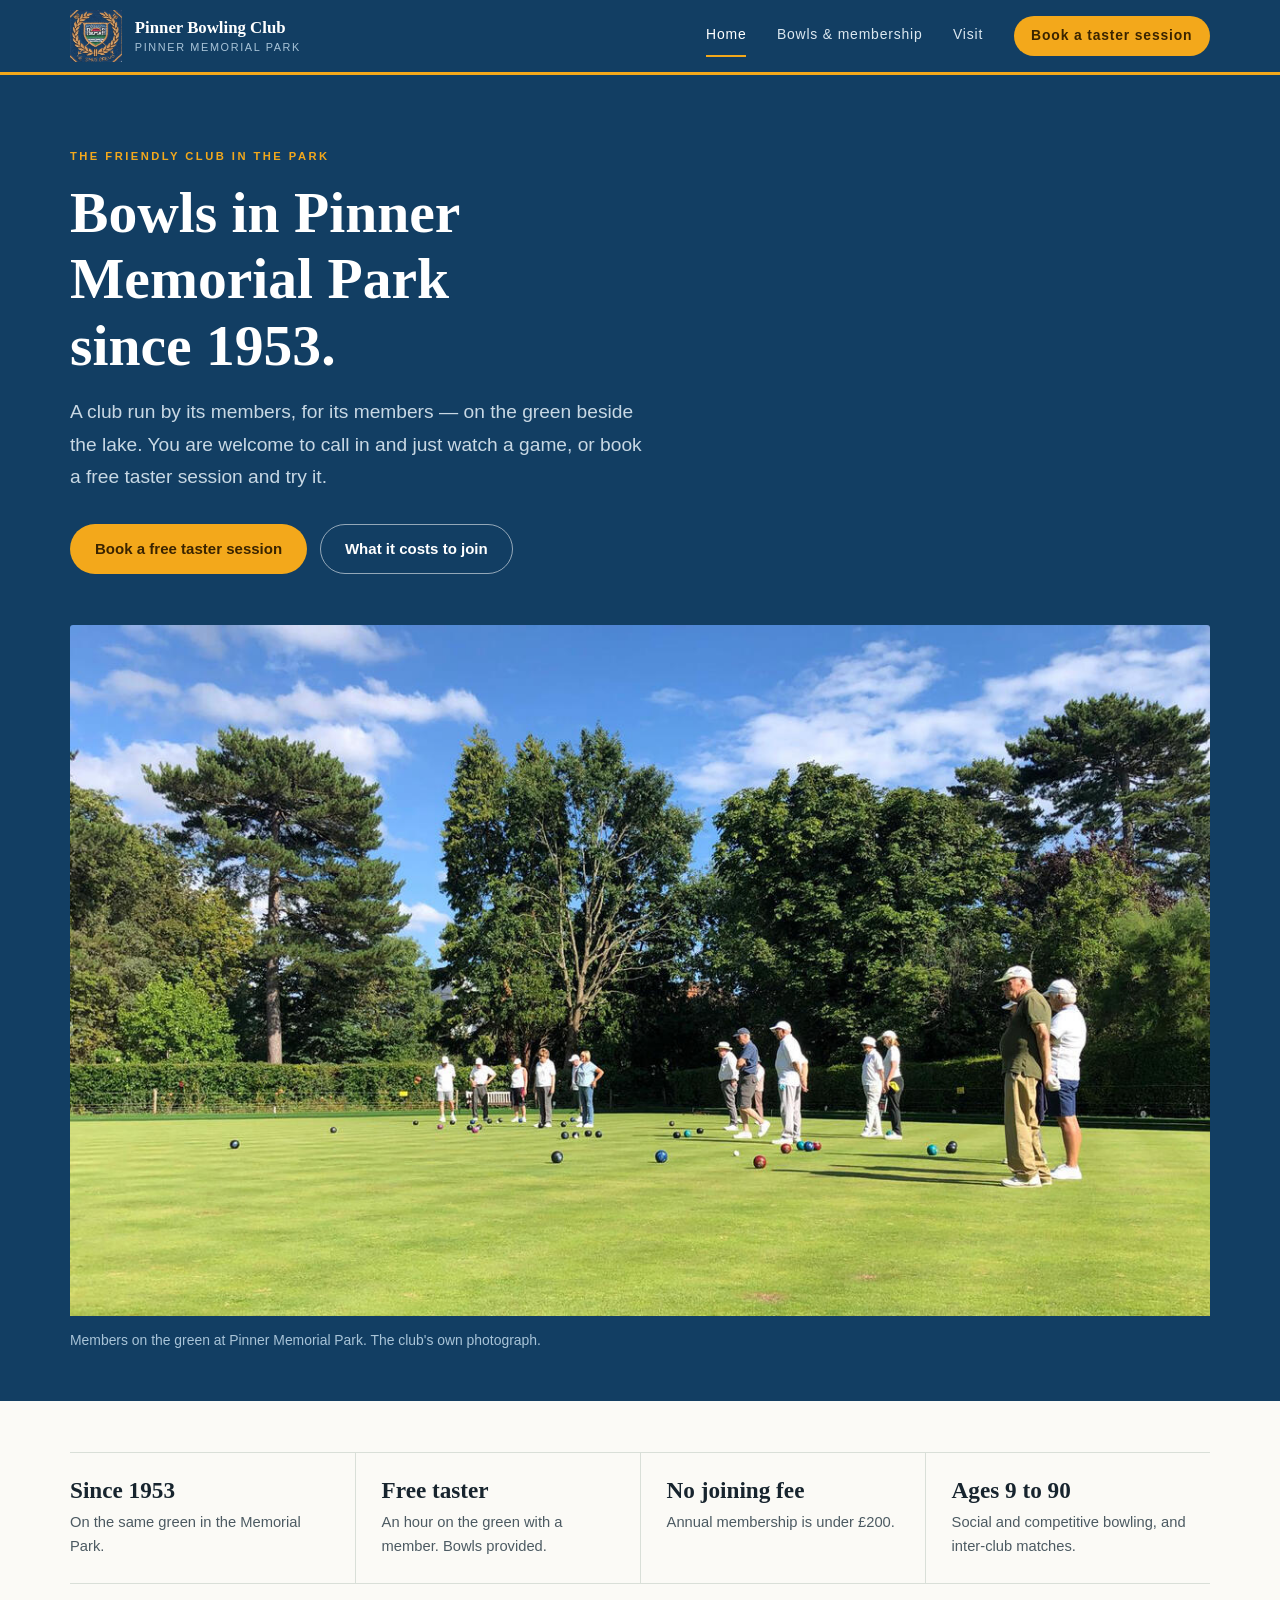
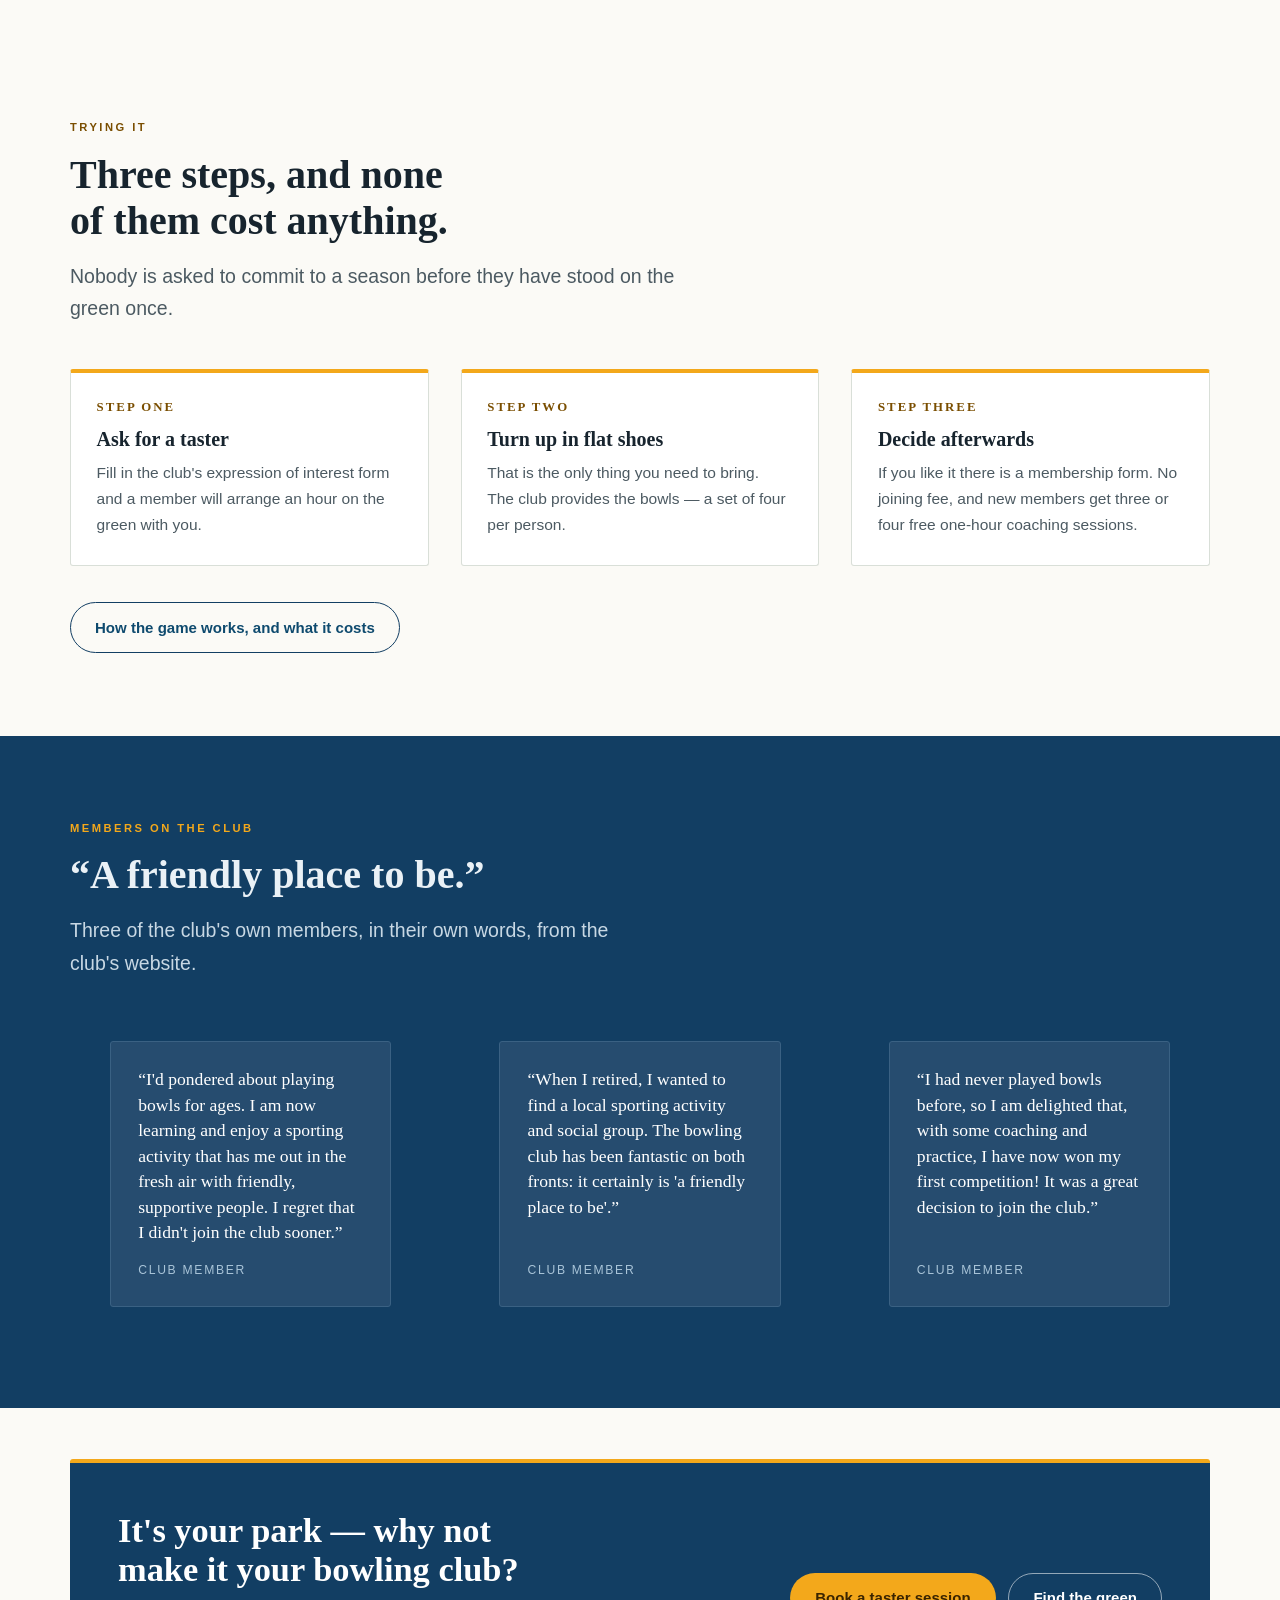
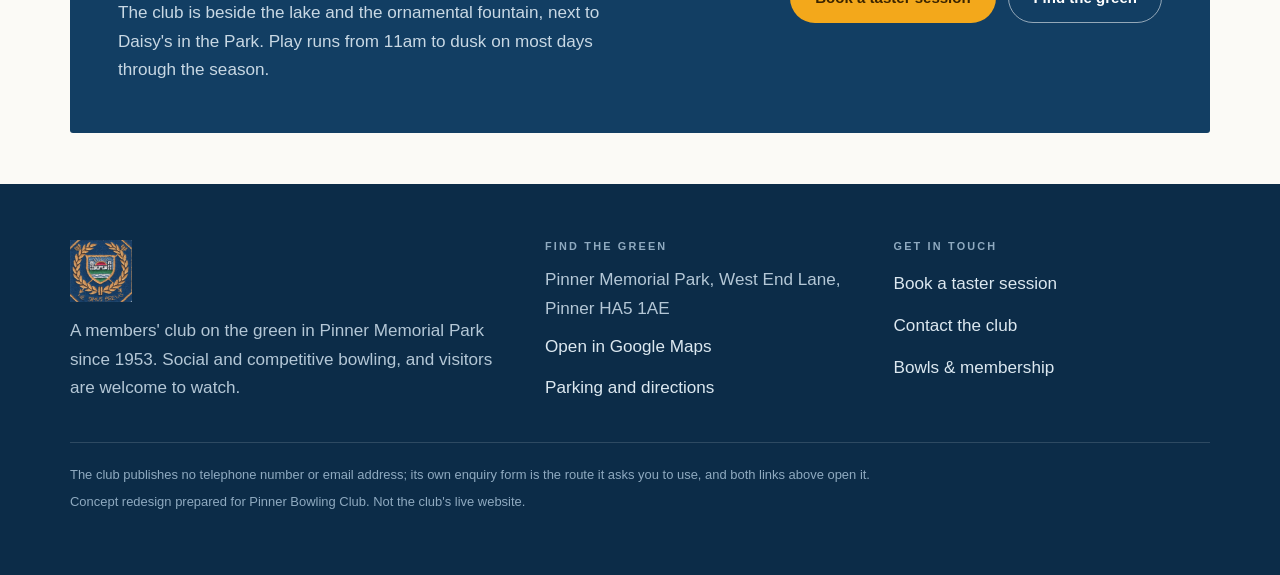
==== index.html @ 8f043518 "Build Pinner Bowling Club spec redesign Three-page static site for the members' club in Pinner Memor" ====
<!DOCTYPE html>
<html lang="en-GB">
<head>
<meta charset="utf-8">
<meta name="viewport" content="width=device-width, initial-scale=1">
<title>Pinner Bowling Club &mdash; the friendly club in the park</title>
<meta name="description" content="Pinner Bowling Club has been on the green in Pinner Memorial Park since 1953. Free taster session, bowls provided, no joining fee and annual membership under £200. Visitors welcome.">
<link rel="icon" href="assets/img/favicon.png" type="image/png">
<script>/* set before first paint so reveal targets start hidden only when JS can reveal them */
if ('IntersectionObserver' in window) document.documentElement.className = 'js';</script>
<link rel="stylesheet" href="assets/css/engine.css">
<link rel="stylesheet" href="assets/css/site.css">
</head>
<body>
<a class="skip-link" href="#main">Skip to content</a>

<div class="eng-progress" aria-hidden="true"><div class="eng-progress__fill"></div></div>

<header class="site-header">
  <div class="shell site-header__inner">
    <a class="brand-lockup" href="index.html" aria-label="Pinner Bowling Club — home">
      <img src="assets/img/logo.png" alt="Pinner Bowling Club badge" width="399" height="400">
      <span>Pinner Bowling Club<small>Pinner Memorial Park</small></span>
    </a>

    <button class="nav-toggle" type="button" data-nav-toggle aria-expanded="false" aria-controls="site-nav">
      <span class="nav-toggle__bars" aria-hidden="true"><span></span><span></span><span></span></span>
      Menu
    </button>

    <nav class="site-nav" id="site-nav" data-open="false" aria-label="Main">
      <ul>
        <li><a href="index.html" aria-current="page">Home</a></li>
        <li><a href="bowls.html">Bowls &amp; membership</a></li>
        <li><a href="visit.html">Visit</a></li>
        <li><a class="nav-cta" href="https://www.pinnerbowlingclub.co.uk/community/pinner-bowling-club-15231/test-content/" target="_blank" rel="noopener">Book a taster session</a></li>
      </ul>
    </nav>
  </div>
</header>

<main id="main">

  <section class="hero">
    <div class="shell">
      <div data-reveal-hero>
        <p class="eyebrow">The friendly club in the park</p>
        <h1>Bowls in Pinner Memorial Park since 1953.</h1>
        <p class="hero__lede">
          A club run by its members, for its members &mdash; on the green beside the lake.
          You are welcome to call in and just watch a game, or book a free taster session
          and try it.
        </p>
        <div class="hero__actions">
          <a class="btn btn--primary" href="https://www.pinnerbowlingclub.co.uk/community/pinner-bowling-club-15231/test-content/" target="_blank" rel="noopener">Book a free taster session</a>
          <a class="btn btn--ghost" href="bowls.html">What it costs to join</a>
        </div>
      </div>

      <figure class="hero__figure" data-reveal-hero>
        <div class="frame">
          <img src="assets/img/green-play.jpg"
               alt="Club members playing bowls on the green at Pinner Bowling Club, with mature trees and a hedge behind them on a sunny day."
               width="1200" height="727" loading="eager" decoding="async">
        </div>
        <figcaption>Members on the green at Pinner Memorial Park. The club's own photograph.</figcaption>
      </figure>
    </div>
  </section>

  <section class="section section--tight">
    <div class="shell">
      <div class="facts">
        <div class="fact" data-reveal><b>Since 1953</b><span>On the same green in the Memorial Park.</span></div>
        <div class="fact" data-reveal="2"><b>Free taster</b><span>An hour on the green with a member. Bowls provided.</span></div>
        <div class="fact" data-reveal="3"><b>No joining fee</b><span>Annual membership is under &pound;200.</span></div>
        <div class="fact" data-reveal="4"><b>Ages 9 to 90</b><span>Social and competitive bowling, and inter-club matches.</span></div>
      </div>
    </div>
  </section>

  <section class="section">
    <div class="shell">
      <div class="section-head" data-reveal>
        <p class="eyebrow">Trying it</p>
        <h2>Three steps, and none of them cost anything.</h2>
        <p class="lede">
          Nobody is asked to commit to a season before they have stood on the green once.
        </p>
      </div>

      <div class="steps">
        <article class="step" data-reveal>
          <b>Step one</b>
          <h3>Ask for a taster</h3>
          <p>Fill in the club's expression of interest form and a member will arrange an hour on the green with you.</p>
        </article>
        <article class="step" data-reveal="2">
          <b>Step two</b>
          <h3>Turn up in flat shoes</h3>
          <p>That is the only thing you need to bring. The club provides the bowls &mdash; a set of four per person.</p>
        </article>
        <article class="step" data-reveal="3">
          <b>Step three</b>
          <h3>Decide afterwards</h3>
          <p>If you like it there is a membership form. No joining fee, and new members get three or four free one-hour coaching sessions.</p>
        </article>
      </div>

      <p style="margin-top:2.25rem" data-reveal="4">
        <a class="btn btn--outline" href="bowls.html">How the game works, and what it costs</a>
      </p>
    </div>
  </section>

  <section class="section section--navy">
    <div class="shell">
      <div class="section-head" data-reveal>
        <p class="eyebrow">Members on the club</p>
        <h2>&ldquo;A friendly place to be.&rdquo;</h2>
        <p class="lede">Three of the club's own members, in their own words, from the club's website.</p>
      </div>
      <div class="quotes">
        <figure class="quote" data-reveal>
          <blockquote>&ldquo;I'd pondered about playing bowls for ages. I am now learning and enjoy a sporting activity that has me out in the fresh air with friendly, supportive people. I regret that I didn't join the club sooner.&rdquo;</blockquote>
          <figcaption>Club member</figcaption>
        </figure>
        <figure class="quote" data-reveal="2">
          <blockquote>&ldquo;When I retired, I wanted to find a local sporting activity and social group. The bowling club has been fantastic on both fronts: it certainly is 'a friendly place to be'.&rdquo;</blockquote>
          <figcaption>Club member</figcaption>
        </figure>
        <figure class="quote" data-reveal="3">
          <blockquote>&ldquo;I had never played bowls before, so I am delighted that, with some coaching and practice, I have now won my first competition! It was a great decision to join the club.&rdquo;</blockquote>
          <figcaption>Club member</figcaption>
        </figure>
      </div>
    </div>
  </section>

  <section class="section section--tight">
    <div class="shell">
      <div class="cta-strip" data-reveal>
        <div>
          <h2>It's your park &mdash; why not make it your bowling club?</h2>
          <p>
            The club is beside the lake and the ornamental fountain, next to Daisy's in the
            Park. Play runs from 11am to dusk on most days through the season.
          </p>
        </div>
        <div class="cta-strip__actions">
          <a class="btn btn--primary" href="https://www.pinnerbowlingclub.co.uk/community/pinner-bowling-club-15231/test-content/" target="_blank" rel="noopener">Book a taster session</a>
          <a class="btn btn--ghost" href="visit.html">Find the green</a>
        </div>
      </div>
    </div>
  </section>
</main>

<footer class="site-footer">
  <div class="shell">
    <div class="site-footer__grid">
      <div>
        <img src="assets/img/logo.png" alt="Pinner Bowling Club badge" width="399" height="400">
        <p>A members' club on the green in Pinner Memorial Park since 1953. Social and
           competitive bowling, and visitors are welcome to watch.</p>
      </div>
      <div>
        <h2>Find the green</h2>
        <ul>
          <li>Pinner Memorial Park, West End Lane, Pinner HA5 1AE</li>
          <li><a href="https://maps.google.com/?q=Pinner+Bowling+Club+Pinner+Memorial+Park+HA5+1AE" target="_blank" rel="noopener">Open in Google Maps</a></li>
          <li><a href="visit.html">Parking and directions</a></li>
        </ul>
      </div>
      <div>
        <h2>Get in touch</h2>
        <ul>
          <li><a href="https://www.pinnerbowlingclub.co.uk/community/pinner-bowling-club-15231/test-content/" target="_blank" rel="noopener">Book a taster session</a></li>
          <li><a href="https://www.pinnerbowlingclub.co.uk/community/pinner-bowling-club-15231/contact/" target="_blank" rel="noopener">Contact the club</a></li>
          <li><a href="bowls.html">Bowls &amp; membership</a></li>
        </ul>
      </div>
    </div>
    <div class="fine">
      <p>The club publishes no telephone number or email address; its own enquiry form is the
         route it asks you to use, and both links above open it.</p>
      <p>Concept redesign prepared for Pinner Bowling Club. Not the club's live website.</p>
    </div>
  </div>
</footer>

<script src="assets/js/main.js" defer></script>
</body>
</html>
---- assets/css/engine.css ----
/* ==========================================================================
   VDV ENGINE — v0.1.0
   Shared motion and surface layer for every build in this workspace.
   Plain CSS. No build step, no dependency, no runtime.

   Targets: Chrome and Safari. Firefox is not a target.
   Everything here has been measured in Chrome 150 and Safari 26.5.2 — see
   Experiment motionsites/research/ for the evidence behind each rule.

   THE ONE PERFORMANCE RULE, measured at 4x CPU throttle:
     A STATIC SVG filter rasterises once and is essentially free.
     A SMIL-ANIMATED filter re-rasterises every frame, FOREVER — three test
     pieces sat at 21fps while completely stationary because of it.
   So: use filters freely, animate them almost never.
   ========================================================================== */

@layer engine.reset, engine.tokens, engine.motion, engine.surface, engine.guards;

/* ==========================================================================
   TOKENS — the contract each site fills in.
   A site overrides these and inherits everything below.
   ========================================================================== */

@layer engine.tokens {
  :root {
    /* --- the two a site MUST set ------------------------------------------ */
    --brand: #0A5FE0;          /* the one accent */
    --ink: #14171A;            /* body text */

    /* --- derived, so contrast stays predictable across 200 sites ---------- */
    --paper: #FAF9F7;
    --surface: color-mix(in oklab, var(--paper) 96%, var(--ink));
    --rule: color-mix(in oklab, var(--paper) 82%, var(--ink));
    --muted: color-mix(in oklab, var(--ink) 62%, var(--paper));

    /* Contrast flip: light text on dark brands, ink on light ones. The clamp
       turns lightness into a 0/1 switch, so this needs no per-site thought. */
    --on-brand: oklch(from var(--brand)
                      clamp(0, (0.62 - l) * 100, 1) 0 h);

    /* --- motion ----------------------------------------------------------- */
    --dur-fast: 180ms;
    --dur: 320ms;
    --dur-slow: 620ms;
    --ease-out: cubic-bezier(0.22, 1, 0.36, 1);

    /* Spring easings, generated from the damped-harmonic-oscillator solution
       and sampled into linear(). Ours — no library, no licence, no runtime.
       Regenerate with .pipeline/engine/springs.py if you want other curves. */
    --ease-snap: linear(0, 0.03, 0.1069, 0.2131, 0.3344, 0.4596, 0.5805, 0.6914,
                 0.7888, 0.8709, 0.9374, 0.9888, 1.0264, 1.052, 1.0674, 1.0747,
                 1.0757, 1.0721, 1.0654, 1.0568, 1.0475, 1.0381, 1.0293, 1.0214,
                 1.0146, 1.009, 1.0045, 1.0009, 0.9982, 0.9963, 0.995, 0.9942,
                 0.9939, 0.9939, 0.9942, 0.9947, 0.9953, 0.9959, 0.9966, 0.9972,
                 0.9978, 0.9983, 1);
    --ease-settle: linear(0, 0.0219, 0.0781, 0.1569, 0.2485, 0.3455, 0.4425,
                   0.5354, 0.6216, 0.6992, 0.7676, 0.8264, 0.876, 0.9168, 0.9496,
                   0.9753, 0.9948, 1.0091, 1.019, 1.0253, 1.0287, 1.0299, 1.0294,
                   1.0277, 1.0253, 1.0224, 1.0194, 1.0164, 1.0136, 1.011, 1.0087,
                   1.0067, 1.005, 1.0035, 1.0023, 1.0013, 1.0005, 0.9999, 0.9994,
                   0.9991, 0.9989, 0.9988, 1);
    --ease-gentle: linear(0, 0.017, 0.061, 0.123, 0.1959, 0.2743, 0.3542, 0.4325,
                   0.5072, 0.5769, 0.6407, 0.6982, 0.7494, 0.7942, 0.8332, 0.8666,
                   0.895, 0.9188, 0.9387, 0.955, 0.9683, 0.9789, 0.9873, 0.9938,
                   0.9987, 1.0023, 1.0049, 1.0066, 1.0077, 1.0082, 1.0083, 1.0081,
                   1.0077, 1.0071, 1.0064, 1.0057, 1.005, 1.0043, 1.0036, 1.003,
                   1.0024, 1.0019, 1);
  }
}

/* ==========================================================================
   MOTION — reuses the data-reveal hook all 204 sites already have,
   so adopting this deletes JS with zero markup changes.
   ========================================================================== */

@layer engine.motion {

  /* Finished state is the DEFAULT. A browser without scroll timelines gets the
     final layout, never a blank box. Motion is layered on below. */
  [data-reveal] { opacity: 1; }

  @supports (animation-timeline: view()) {
    [data-reveal] {
      animation: eng-reveal linear both;
      animation-timeline: view();
      animation-range: entry 10% cover 26%;
    }
    @keyframes eng-reveal {
      from { opacity: 0; translate: 0 22px; }
      to   { opacity: 1; translate: 0 0; }
    }
    /* Stagger by shifting the RANGE, not by adding delays — a delay on a
       progress timeline does nothing useful. */
    [data-reveal="2"] { animation-range: entry 14% cover 30%; }
    [data-reveal="3"] { animation-range: entry 18% cover 34%; }
    [data-reveal="4"] { animation-range: entry 22% cover 38%; }

    /* ABOVE THE FOLD: view() is wrong here. Its range starts when the element
       ENTERS the viewport, so something already on screen begins ~75% through
       its range and looks frozen. Use scroll() with an absolute range. */
    [data-reveal-hero] {
      animation: eng-reveal linear both;
      animation-timeline: scroll(root block);
      animation-range: 0 40vh;
    }
  }

  /* Scroll progress bar — replaces the last scroll listener. */
  .eng-progress { position: fixed; inset-block-start: 0; inset-inline: 0;
                  height: 3px; z-index: 90; }
  .eng-progress__fill { height: 100%; background: var(--brand);
                        transform-origin: left; scale: 0 1; }
  @supports (animation-timeline: scroll()) {
    .eng-progress__fill {
      animation: eng-grow linear both;
      animation-timeline: scroll(root block);
    }
    @keyframes eng-grow { to { scale: 1 1; } }
  }
  /* Hide it entirely where unsupported rather than showing an empty track. */
  @supports not (animation-timeline: scroll()) { .eng-progress { display: none; } }

  /* STRUCTURAL PATTERN — full-bleed backdrop that content scrolls over.
     A sticky viewport-height backdrop, then the content pulled back up over it
     with a negative margin. Cheaper and better-behaved than position:fixed,
     and it composites on the GPU. Put a <video muted loop playsinline> or an
     image inside .eng-backdrop__media. */
  .eng-backdrop { position: relative; z-index: 0; }
  .eng-backdrop__pin { position: sticky; top: 0; height: 100svh;
                       overflow: clip; }   /* clip, NOT hidden — see guards */
  .eng-backdrop__media { width: 100%; height: 100%; object-fit: cover;
                         display: block; }
  .eng-backdrop__fade { position: absolute; inset-inline: 0; inset-block-end: 0;
                        height: 45%; pointer-events: none;
                        background: linear-gradient(to bottom, transparent, var(--backdrop-out, #000)); }
  .eng-backdrop__over { position: relative; z-index: 1; margin-block-start: -100svh; }
}

/* ==========================================================================
   SURFACE — treatments that make flat CSS read as material.
   All static. Nothing here animates a filter.
   ========================================================================== */

@layer engine.surface {

  /* GLASS. Three things stacked, which is what separates this from a plain
     translucent panel:
       1. the blur, plus a saturation/brightness lift so it reads as glass
          rather than as frosted plastic;
       2. a GRADIENT BORDER — a padding-box/border-box mask difference, so the
          edge is bright where light would catch it and dim where it wouldn't.
          `mask-composite: exclude` is what carves the ring;
       3. a faint radial sheen for the specular fall.
     Recreated here from the mechanism, with our own values. */
  .eng-glass {
    position: relative;
    overflow: hidden;
    border-radius: var(--glass-radius, 16px);
    background: linear-gradient(160deg,
                  rgb(255 255 255 / 0.06) 0%,
                  rgb(255 255 255 / 0.02) 45%,
                  rgb(255 255 255 / 0.01) 100%);
    backdrop-filter: blur(16px) saturate(1.5) brightness(1.06);
    -webkit-backdrop-filter: blur(16px) saturate(1.5) brightness(1.06);
    box-shadow: inset 0 0 14px rgb(255 255 255 / 0.12);
    border: none;
  }
  .eng-glass::before {          /* the lit edge */
    content: ""; position: absolute; inset: 0; pointer-events: none;
    border-radius: inherit; padding: 1.5px;
    background: linear-gradient(180deg,
                  rgb(255 255 255 / 0.34) 0%,
                  rgb(255 255 255 / 0.10) 18%,
                  rgb(255 255 255 / 0.03) 45%,
                  rgb(255 255 255 / 0.03) 58%,
                  rgb(255 255 255 / 0.12) 86%,
                  rgb(255 255 255 / 0.28) 100%);
    -webkit-mask: linear-gradient(#fff 0 0) content-box, linear-gradient(#fff 0 0);
            mask: linear-gradient(#fff 0 0) content-box, linear-gradient(#fff 0 0);
    -webkit-mask-composite: xor;
            mask-composite: exclude;
  }
  .eng-glass::after {           /* the sheen */
    content: ""; position: absolute; inset: 0; pointer-events: none;
    border-radius: inherit;
    background:
      radial-gradient(ellipse at 50% 0%, rgb(255 255 255 / 0.05) 0%, transparent 55%),
      radial-gradient(ellipse at center, transparent 55%, rgb(255 255 255 / 0.02) 100%);
  }

  /* LIT MATERIAL. A static heightmap shaded by the renderer's own lighting —
     the fastest thing we measured (143fps median, zero janky frames) and the
     best-looking. Set --eng-height to a greyscale heightmap.

     CRITICAL: lighting filters read the ALPHA channel as the height field, not
     luminance. A greyscale PNG is fully opaque, so feeding it in directly gives
     a perfectly flat surface with a bare hotspot. The feColorMatrix in
     engine-filters.svg moves luminance into alpha. Do not remove it. */
  .eng-material { filter: url(#eng-lit); background: #000; }

  /* Typography defaults that separate "set" from "defaulted". */
  .eng-type h1, .eng-type h2, .eng-type h3 { text-wrap: balance; }
  .eng-type p, .eng-type li { text-wrap: pretty; }
  .eng-type :is(td, th).num { font-variant-numeric: tabular-nums; }
}

/* ==========================================================================
   GUARDS — invariants only, never a look.

   IMPORTANT, and counter-intuitive: being the LAST layer does not make these
   win against a site's CSS. Unlayered styles outrank every layered style, and
   site stylesheets are unlayered. So a guard that MUST hold — the reduced-motion
   block — carries `!important`. The rest are strong defaults the site is free to
   override, which is the behaviour we want.
   ========================================================================== */

@layer engine.guards {

  /* Reduced motion, done correctly. The three usual lines DO NOT stop a
     scroll-driven animation: animation-duration is ignored on a progress-based
     timeline. Measured — a test element kept running 0 -> 0.54 while scrolling.
     Killing the timeline is what actually honours the setting. */
  @media (prefers-reduced-motion: reduce) {
    html { scroll-behavior: auto; }
    *, *::before, *::after {
      animation-duration: 0.001ms !important;
      animation-iteration-count: 1 !important;
      transition-duration: 0.001ms !important;
      animation-timeline: none !important;
    }
    ::view-transition-group(*),
    ::view-transition-old(*),
    ::view-transition-new(*) { animation: none !important; }
    /* SMIL ignores the setting entirely, so any moving filter must be dropped. */
    .eng-material { filter: none !important; }
  }

  /* Text escaping its box is the most common review failure in this workspace.
     `min-width: auto` on a flex/grid child is what allows it.

     Applied to EVERY element on purpose. For a block child `min-width: 0` is
     already the default, so this is a no-op there and only changes flex/grid
     items — which is exactly the intent. `:where()` contributes zero
     specificity, so any site rule that genuinely wants a minimum still wins.

     Earlier versions scoped this to `.eng-grid`/`.eng-card`, which no site in
     the fleet uses — so the guard would never have fired. Guards have to match
     the markup that actually exists. */
  :where(body *) { min-width: 0; box-sizing: border-box; }

  /* And the text itself. Long unbroken strings — a full email address, a URL —
     are what actually overflow. Targeted at elements that hold them rather
     than everything, so ordinary prose keeps normal breaking. */
  :where(p, li, dd, dt, td, th, address, blockquote, figcaption,
         h1, h2, h3, h4, h5, h6) { overflow-wrap: anywhere; }

  /* overflow:hidden makes an element a SCROLL CONTAINER, which silently freezes
     any scroll-driven animation inside it at one frame. Nothing errors; it just
     sits still. Prefer clip. This catches the common accidental case. */
  :where(.eng-backdrop__pin, .eng-clip) { overflow: clip; }

  /* Keyboard focus must always be visible. */
  :where(a, button, summary, [tabindex]):focus-visible {
    outline: 2px solid var(--brand);
    outline-offset: 3px;
  }

  /* Anchors must clear a sticky header. */
  :where([id]) { scroll-margin-top: var(--eng-header-h, 5rem); }
}
---- assets/css/site.css ----
/* ==========================================================================
   Pinner Bowling Club — Pinner Memorial Park
   Loaded AFTER engine.css so these unlayered rules win throughout.
   Navy #123E63 and amber #F3A81B are both sampled from the club's own logo
   and their own "Welcoming new members" banner.
   ========================================================================== */

:root {
  --navy: #123E63;
  --navy-deep: #0C2C48;
  --amber: #F3A81B;
  --amber-ink: #7A4E00;      /* amber is 2.3:1 on paper — this is the text-safe version */
  --green: #2F6B3A;
  --ink: #17242E;
  --paper: #FBFAF6;
  --surface: #EEF2EC;
  --rule: #D9DFD8;
  --muted: #4C5A62;

  --shell: 1140px;
  --gutter: clamp(1.15rem, 4vw, 2.75rem);
  --radius: 3px;

  --serif: Georgia, "Iowan Old Style", "Palatino Linotype", Palatino, "Times New Roman", serif;
  --sans: ui-sans-serif, -apple-system, BlinkMacSystemFont, "Segoe UI", Roboto, "Helvetica Neue", Arial, sans-serif;
}

@view-transition { navigation: auto; }

/* Reveal — overrides engine.css's scroll-linked version for the reasons measured
   on the Pelo build (hero at opacity 0 on first paint; elements in the final
   viewport stranded part-faded). See main.js for the observer and its backstop. */
@supports (animation-timeline: view()) {
  [data-reveal], [data-reveal-hero] { animation: none; animation-timeline: none; }
}
[data-reveal], [data-reveal-hero] { opacity: 1; }
@media (prefers-reduced-motion: no-preference) {
  .js [data-reveal]:not(.is-visible),
  .js [data-reveal-hero]:not(.is-visible) { opacity: 0; translate: 0 18px; }
  .js [data-reveal], .js [data-reveal-hero] {
    transition: opacity 560ms var(--ease-out, ease), translate 560ms var(--ease-out, ease);
  }
  .js [data-reveal].is-visible, .js [data-reveal-hero].is-visible { opacity: 1; translate: 0 0; }
  .js [data-reveal="2"] { transition-delay: 80ms; }
  .js [data-reveal="3"] { transition-delay: 160ms; }
  .js [data-reveal="4"] { transition-delay: 240ms; }
}

*, *::before, *::after { box-sizing: border-box; }
html { -webkit-text-size-adjust: 100%; scroll-behavior: smooth; }
@media (prefers-reduced-motion: reduce) { html { scroll-behavior: auto; } }

body {
  margin: 0; background: var(--paper); color: var(--ink);
  font-family: var(--sans); font-size: clamp(1rem, 0.96rem + 0.2vw, 1.07rem);
  line-height: 1.68; -webkit-font-smoothing: antialiased; overflow-wrap: anywhere;
}

h1, h2, h3 { font-family: var(--serif); font-weight: 700; line-height: 1.15; margin: 0; text-wrap: balance; }
p { margin: 0 0 1.05em; text-wrap: pretty; }
p:last-child { margin-bottom: 0; }
img { max-width: 100%; display: block; }

a { color: #0E5C86; }
a:focus-visible, button:focus-visible {
  outline: 3px solid #fff; outline-offset: 2px; box-shadow: 0 0 0 6px var(--navy); border-radius: 2px;
}

.scroller { scrollbar-width: thin; scrollbar-color: var(--navy) transparent; }
.scroller::-webkit-scrollbar { height: 6px; width: 6px; }
.scroller::-webkit-scrollbar-thumb { background: var(--navy); border-radius: 99px; }

/* --------------------------------------------------------------- layout -- */
.shell { width: min(100% - (var(--gutter) * 2), var(--shell)); margin-inline: auto; }
.section { padding-block: clamp(3.25rem, 6.5vw, 5.5rem); }
.section--tight { padding-block: clamp(2.25rem, 4vw, 3.5rem); }
.section--navy { background: var(--navy); color: #EAF1F6; }
.section--surface { background: var(--surface); }

.eyebrow { font-size: 0.7rem; font-weight: 700; letter-spacing: 0.22em; text-transform: uppercase; color: var(--amber-ink); margin: 0 0 0.9rem; }
.section--navy .eyebrow, .hero .eyebrow, .page-head .eyebrow { color: var(--amber); }
/* .hero and .page-head are navy but are not .section--navy, so the eyebrow was
   inheriting the light-mode --amber-ink and measured 1.54:1 against the navy */

.lede { font-size: clamp(1.05rem, 1rem + 0.4vw, 1.22rem); color: var(--muted); max-width: 64ch; }
.section--navy .lede { color: #C8D8E4; }

.section-head { max-width: 64ch; margin-bottom: clamp(1.75rem, 3.5vw, 2.75rem); }
.section-head h2 { font-size: clamp(1.7rem, 1.35rem + 1.8vw, 2.5rem); margin-bottom: 1rem; }

.tick { width: 44px; height: 3px; background: var(--amber); border: 0; margin: 1.2rem 0 0; }

/* ------------------------------------------------------------- buttons --- */
.btn {
  display: inline-flex; align-items: center; gap: 0.55rem; min-height: 48px;
  padding: 0.72rem 1.5rem; border: 1px solid transparent; border-radius: 999px;
  font: inherit; font-weight: 700; font-size: 0.94rem; text-decoration: none; cursor: pointer;
  transition: background-color 260ms ease, color 260ms ease, border-color 260ms ease;
}
.btn--primary { background: var(--amber); color: #3A2400; }
.btn--primary:hover { background: #FFC24D; }
.btn--ghost { background: transparent; color: #fff; border-color: rgb(255 255 255 / 0.55); }
.btn--ghost:hover { background: rgb(255 255 255 / 0.14); border-color: #fff; }
.btn--outline { background: transparent; color: #0E4A6E; border-color: var(--navy); }
.btn--outline:hover { background: var(--navy); color: #fff; }

/* -------------------------------------------------------------- header --- */
.site-header { position: sticky; top: 0; z-index: 60; background: var(--navy); border-bottom: 3px solid var(--amber); }
.site-header__inner { position: relative; display: flex; align-items: center; justify-content: space-between; gap: 1rem; min-height: 72px; padding-block: 0.5rem; }
.brand-lockup { display: flex; align-items: center; gap: 0.8rem; text-decoration: none; min-width: 0; }
.brand-lockup img { width: 52px; height: auto; }
.brand-lockup span { font-family: var(--serif); font-weight: 700; color: #fff; font-size: 1.05rem; line-height: 1.2; min-width: 0; }
.brand-lockup small { display: block; font-family: var(--sans); font-weight: 400; font-size: 0.68rem; letter-spacing: 0.15em; text-transform: uppercase; color: #A9C4D8; margin-top: 0.15rem; }

.nav-toggle { display: inline-flex; align-items: center; gap: 0.5rem; min-height: 44px; padding: 0.4rem 0.85rem; background: transparent; color: #fff; border: 1px solid rgb(255 255 255 / 0.45); border-radius: 999px; font: inherit; font-size: 0.8rem; letter-spacing: 0.08em; text-transform: uppercase; cursor: pointer; }
.nav-toggle__bars { display: grid; gap: 3px; }
.nav-toggle__bars span { display: block; width: 16px; height: 1.5px; background: currentColor; }
@media (min-width: 50rem) { .nav-toggle { display: none; } }

.site-nav ul { list-style: none; margin: 0; padding: 0; display: flex; align-items: center; gap: clamp(1rem, 2.4vw, 1.9rem); }
.site-nav a { color: #DCE8F0; text-decoration: none; font-size: 0.87rem; letter-spacing: 0.06em; padding-block: 0.55rem; display: inline-block; border-bottom: 2px solid transparent; transition: color 180ms ease, border-color 180ms ease; }
.site-nav a:hover, .site-nav a[aria-current="page"] { color: #fff; border-bottom-color: var(--amber); }
.site-nav .nav-cta { color: #3A2400; background: var(--amber); border-radius: 999px; padding: 0.55rem 1.1rem; font-weight: 700; border-bottom: 0; }
.site-nav .nav-cta:hover { background: #FFC24D; color: #3A2400; border-bottom: 0; }

@media (max-width: 49.999rem) {
  .site-nav { display: none; position: absolute; inset-inline: 0; top: 100%; background: var(--navy); border-bottom: 3px solid var(--amber); padding: 0.4rem var(--gutter) 1.3rem; }
  .site-nav[data-open="true"] { display: block; }
  .site-nav ul { flex-direction: column; align-items: stretch; gap: 0; }
  .site-nav li { border-top: 1px solid rgb(255 255 255 / 0.12); }
  .site-nav a { padding-block: 0.95rem; width: 100%; border-bottom: 0; }
  .site-nav .nav-cta { margin-top: 1rem; text-align: center; justify-content: center; }
}

/* ---------------------------------------------------------------- hero --- */
.hero { background: var(--navy); color: #fff; padding-block: clamp(2.75rem, 6vw, 4.5rem) 0; }
.hero h1 { font-size: clamp(2.1rem, 1.5rem + 3vw, 3.6rem); margin-bottom: 1.1rem; max-width: 18ch; }
.hero__lede { color: #C8D8E4; font-size: clamp(1.03rem, 0.98rem + 0.35vw, 1.2rem); max-width: 54ch; }
.hero__actions { display: flex; flex-wrap: wrap; gap: 0.8rem; margin-top: 1.9rem; }

/* The hero photograph is 1200px native. Held to the 1140px shell rather than
   bled to the viewport, so at 1440 and 1920 it renders at 1140 CSS px — a
   0.95x downscale. A true full-bleed would be 1.6x at 1920 and fail the gate. */
.hero__figure { margin: clamp(2.25rem, 4vw, 3.25rem) 0 0; }
.hero__figure .frame { aspect-ratio: 1200 / 727; border-radius: var(--radius) var(--radius) 0 0; }
.hero__figure figcaption { padding: 0.85rem 0 clamp(2.25rem, 4vw, 3rem); font-size: 0.87rem; color: #A9C4D8; }

.frame { position: relative; overflow: clip; border-radius: var(--radius); background: var(--surface); }
.frame > img { width: 100%; height: 100%; object-fit: cover; }

/* --------------------------------------------------------------- facts --- */
.facts { display: grid; gap: 0; grid-template-columns: repeat(auto-fit, minmax(min(100%, 12rem), 1fr)); border-top: 1px solid var(--rule); }
.fact { min-width: 0; padding: 1.5rem 1.4rem 1.5rem 0; border-bottom: 1px solid var(--rule); }
@media (min-width: 46rem) { .fact + .fact { padding-left: 1.6rem; border-left: 1px solid var(--rule); } }
.fact b { display: block; font-family: var(--serif); font-size: 1.45rem; line-height: 1.2; margin-bottom: 0.3rem; font-variant-numeric: tabular-nums; }
.fact span { display: block; font-size: 0.92rem; color: var(--muted); }

/* --------------------------------------------------------------- steps --- */
.steps { display: grid; gap: clamp(1.25rem, 2.5vw, 2rem); grid-template-columns: repeat(auto-fit, minmax(min(100%, 15rem), 1fr)); }
.step { min-width: 0; background: #fff; border: 1px solid var(--rule); border-top: 4px solid var(--amber); border-radius: var(--radius); padding: 1.5rem 1.6rem 1.7rem; }
.step b { display: block; font-family: var(--serif); font-size: 0.8rem; letter-spacing: 0.16em; text-transform: uppercase; color: var(--amber-ink); margin-bottom: 0.6rem; }
.step h3 { font-size: 1.25rem; margin-bottom: 0.55rem; }
.step p { color: var(--muted); font-size: 0.97rem; }

/* ------------------------------------------------------------- quotes ---- */
.quotes { display: grid; gap: clamp(1.25rem, 2.5vw, 1.75rem); grid-template-columns: repeat(auto-fit, minmax(min(100%, 16rem), 1fr)); }
.quote { min-width: 0; padding: 1.6rem 1.7rem; background: color-mix(in oklab, var(--navy) 92%, #fff); border: 1px solid #3A6183; border-radius: var(--radius); display: flex; flex-direction: column; gap: 0.9rem; }
.quote blockquote { margin: 0; font-family: var(--serif); font-size: 1.1rem; line-height: 1.45; color: #fff; }
.quote figcaption { font-size: 0.76rem; letter-spacing: 0.14em; text-transform: uppercase; color: #A9C4D8; margin-top: auto; }

/* --------------------------------------------------------------- lists --- */
.ticks { list-style: none; margin: 1.25rem 0 0; padding: 0; display: grid; gap: 0.6rem; }
.ticks li { position: relative; padding-left: 1.6rem; min-width: 0; }
.ticks li::before { content: ""; position: absolute; left: 0; top: 0.55em; width: 9px; height: 9px; background: var(--amber); border-radius: 50%; }
.section--navy .ticks li { color: #DCE8F0; }

.two-col { display: grid; gap: clamp(1.75rem, 4vw, 3.25rem); align-items: start; }
@media (min-width: 54rem) { .two-col { grid-template-columns: 1fr 1fr; } }

/* -------------------------------------------------------------- roster --- */
.roster { width: 100%; border-collapse: collapse; margin-top: 1.25rem; }
.roster th, .roster td { text-align: left; padding: 0.7rem 0.9rem 0.7rem 0; border-bottom: 1px solid var(--rule); min-width: 0; font-size: 0.96rem; }
.roster th { font-family: var(--sans); font-size: 0.68rem; letter-spacing: 0.16em; text-transform: uppercase; color: var(--muted); font-weight: 700; }
.roster td.post { color: var(--muted); }
.roster td em { font-style: normal; color: var(--amber-ink); }

/* --------------------------------------------------------------- strip --- */
.cta-strip { background: var(--navy); color: #fff; border-radius: var(--radius); border-top: 4px solid var(--amber); padding: clamp(1.9rem, 4vw, 3rem); display: grid; gap: 1.4rem; align-items: center; }
@media (min-width: 52rem) { .cta-strip { grid-template-columns: 1fr auto; } }
.cta-strip h2 { font-size: clamp(1.5rem, 1.3rem + 1.4vw, 2.15rem); margin-bottom: 0.55rem; }
.cta-strip p { color: #C8D8E4; margin: 0; max-width: 52ch; }
.cta-strip__actions { display: flex; flex-wrap: wrap; gap: 0.8rem; }

/* -------------------------------------------------------------- footer --- */
.site-footer { background: var(--navy-deep); color: #B4C7D6; padding-block: clamp(2.5rem, 5vw, 3.5rem); }
.site-footer__grid { display: grid; gap: 2rem; }
@media (min-width: 46rem) { .site-footer__grid { grid-template-columns: 1.4fr 1fr 1fr; } }
.site-footer img { width: 62px; height: auto; margin-bottom: 0.9rem; }
.site-footer h2 { font-family: var(--sans); font-size: 0.68rem; font-weight: 700; letter-spacing: 0.2em; text-transform: uppercase; color: #8FAAC0; margin-bottom: 0.85rem; }
.site-footer ul { list-style: none; margin: 0; padding: 0; display: grid; gap: 0.3rem; }
.site-footer a { color: #DCE8F0; text-decoration: none; overflow-wrap: anywhere; display: inline-block; min-height: 26px; padding-block: 0.25rem; }
.site-footer a:hover { color: #fff; text-decoration: underline; text-underline-offset: 3px; }
.site-footer .fine { margin-top: 2.2rem; padding-top: 1.3rem; border-top: 1px solid rgb(255 255 255 / 0.14); font-size: 0.81rem; color: #8FAAC0; }
.site-footer .fine p { margin-bottom: 0.35rem; }

/* --------------------------------------------------------------- misc ---- */
.skip-link { position: absolute; left: -9999px; background: #fff; color: var(--ink); padding: 0.8rem 1.2rem; z-index: 100; }
.skip-link:focus { left: 1rem; top: 0.6rem; }

.page-head { background: var(--navy); color: #fff; padding-block: clamp(2.5rem, 5.5vw, 4rem); border-bottom: 3px solid var(--amber); }
.page-head h1 { font-size: clamp(1.9rem, 1.5rem + 2.4vw, 3rem); margin-bottom: 0.85rem; }
.page-head p { color: #C8D8E4; max-width: 58ch; margin: 0; }

.band .frame { aspect-ratio: 1000 / 240; }
.map-figure .frame { aspect-ratio: 1200 / 779; border: 1px solid var(--rule); }
.map-figure figcaption { font-size: 0.87rem; color: var(--muted); margin-top: 0.75rem; }

.callout { background: #fff; border: 1px solid var(--rule); border-left: 4px solid var(--navy); border-radius: var(--radius); padding: 1.4rem 1.6rem; }
.callout h3 { font-size: 1.15rem; margin-bottom: 0.5rem; }
.callout p { color: var(--muted); font-size: 0.97rem; }
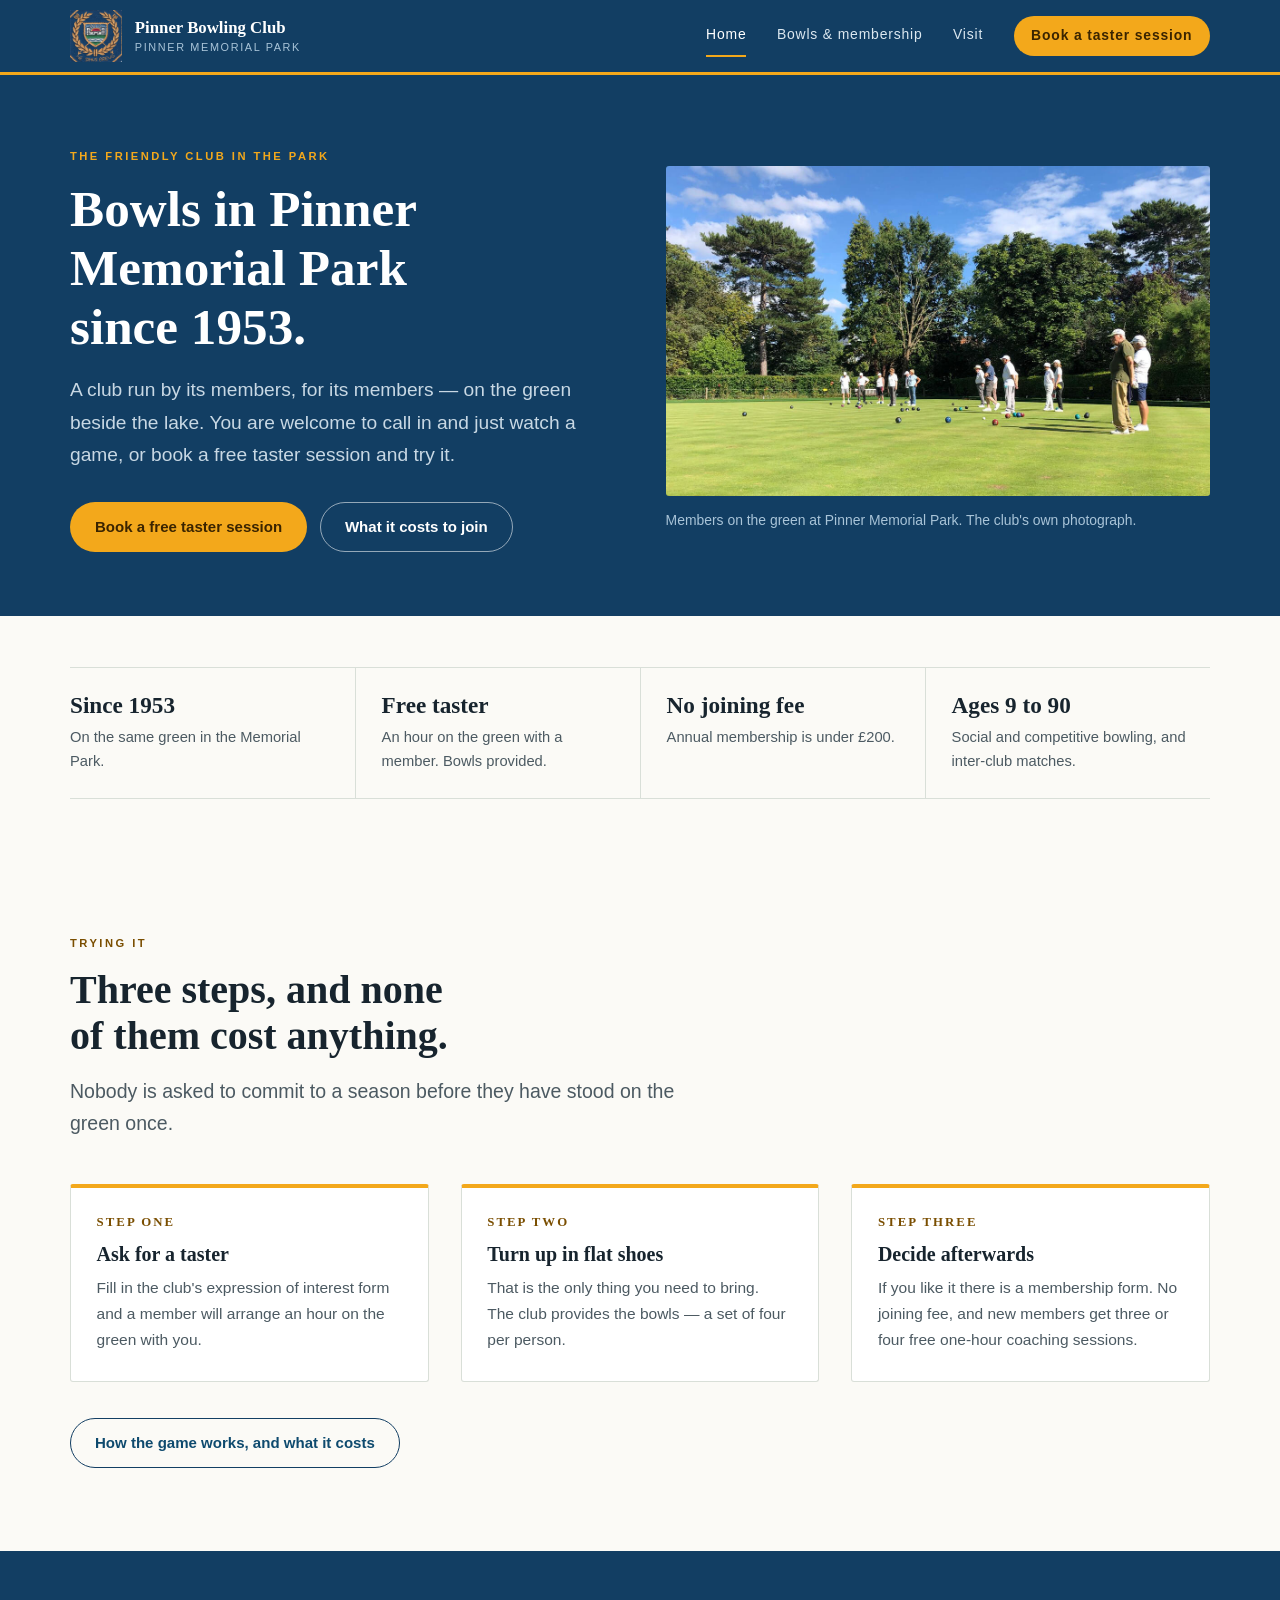
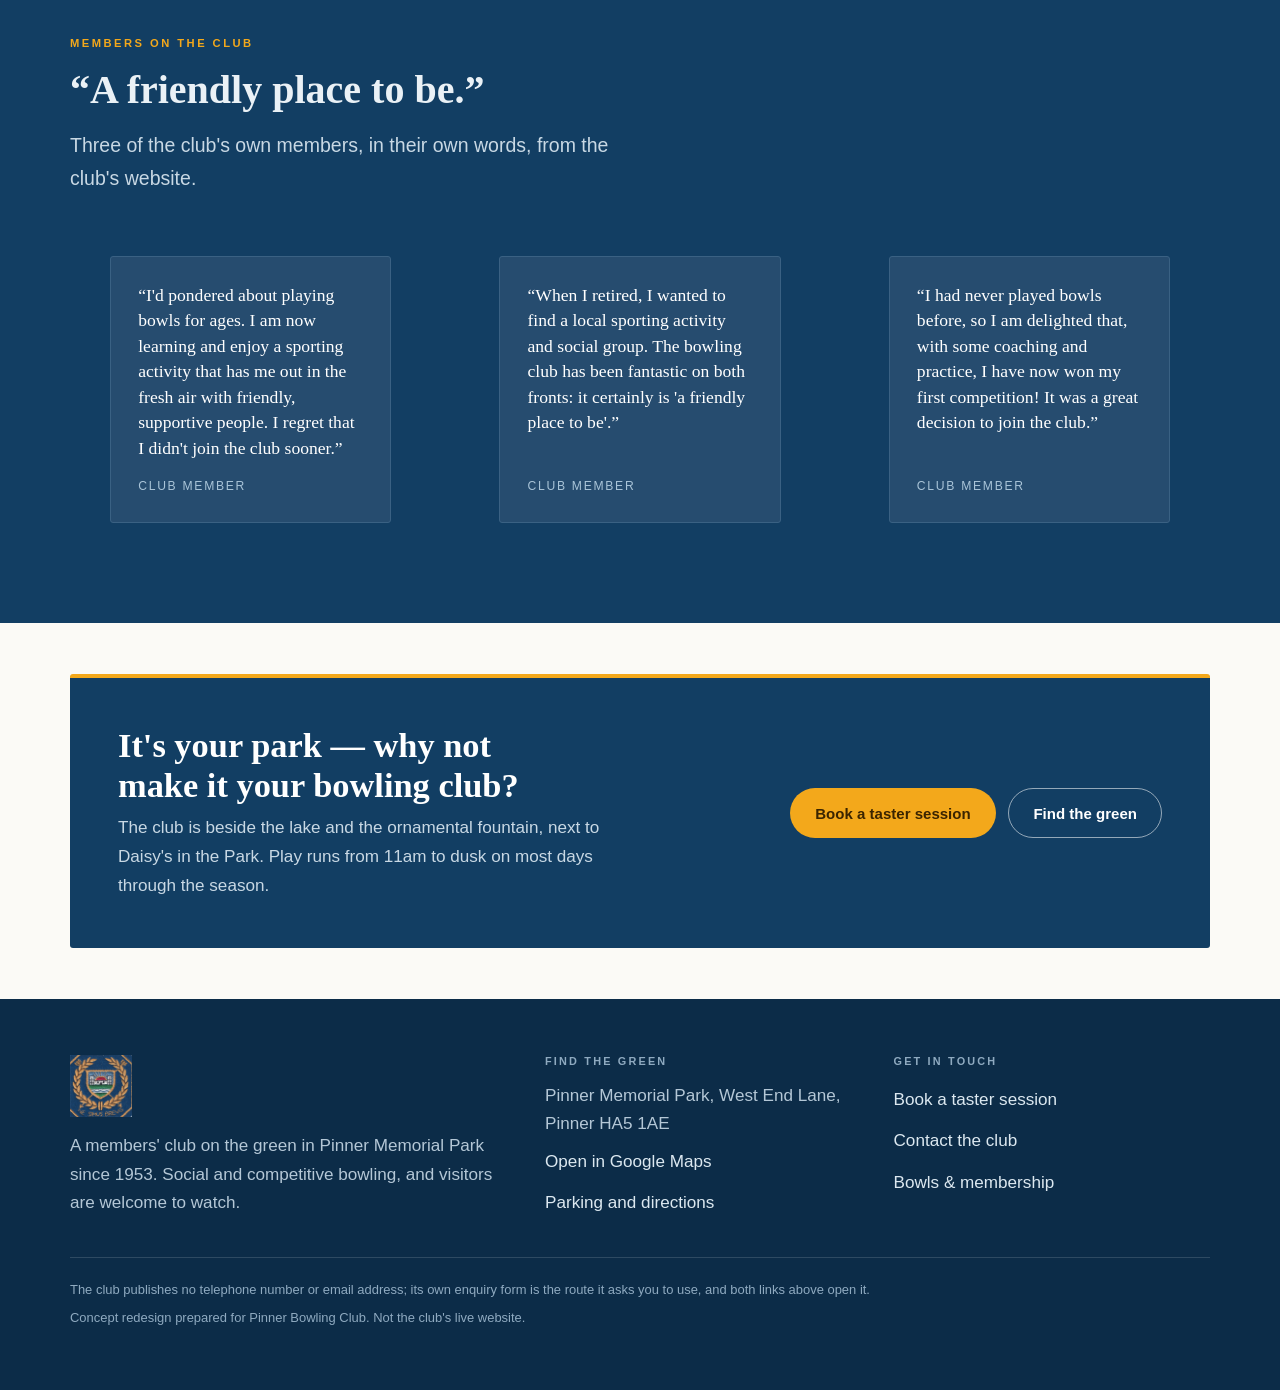
==== commit a6492e09: "PBC passes at 7.5/10; fix the header, the logo weight and the hero The reviewer crawled 98 pages of " ====
--- a/index.html
+++ b/index.html
@@ -19,7 +19,7 @@
 <header class="site-header">
   <div class="shell site-header__inner">
     <a class="brand-lockup" href="index.html" aria-label="Pinner Bowling Club — home">
-      <img src="assets/img/logo.png" alt="Pinner Bowling Club badge" width="399" height="400">
+      <img src="assets/img/logo.png" alt="Pinner Bowling Club badge" width="128" height="128">
       <span>Pinner Bowling Club<small>Pinner Memorial Park</small></span>
     </a>
 
@@ -42,7 +42,7 @@
 <main id="main">
 
   <section class="hero">
-    <div class="shell">
+    <div class="shell hero__grid">
       <div data-reveal-hero>
         <p class="eyebrow">The friendly club in the park</p>
         <h1>Bowls in Pinner Memorial Park since 1953.</h1>
@@ -160,7 +160,7 @@
   <div class="shell">
     <div class="site-footer__grid">
       <div>
-        <img src="assets/img/logo.png" alt="Pinner Bowling Club badge" width="399" height="400">
+        <img src="assets/img/logo.png" alt="Pinner Bowling Club badge" width="128" height="128">
         <p>A members' club on the green in Pinner Memorial Park since 1953. Social and
            competitive bowling, and visitors are welcome to watch.</p>
       </div>
--- a/assets/css/site.css
+++ b/assets/css/site.css
@@ -109,10 +109,10 @@
 .site-header__inner { position: relative; display: flex; align-items: center; justify-content: space-between; gap: 1rem; min-height: 72px; padding-block: 0.5rem; }
 .brand-lockup { display: flex; align-items: center; gap: 0.8rem; text-decoration: none; min-width: 0; }
 .brand-lockup img { width: 52px; height: auto; }
-.brand-lockup span { font-family: var(--serif); font-weight: 700; color: #fff; font-size: 1.05rem; line-height: 1.2; min-width: 0; }
+.brand-lockup span { font-family: var(--serif); font-weight: 700; color: #fff; font-size: clamp(0.92rem, 0.82rem + 0.5vw, 1.05rem); line-height: 1.2; min-width: 0; }
 .brand-lockup small { display: block; font-family: var(--sans); font-weight: 400; font-size: 0.68rem; letter-spacing: 0.15em; text-transform: uppercase; color: #A9C4D8; margin-top: 0.15rem; }
 
-.nav-toggle { display: inline-flex; align-items: center; gap: 0.5rem; min-height: 44px; padding: 0.4rem 0.85rem; background: transparent; color: #fff; border: 1px solid rgb(255 255 255 / 0.45); border-radius: 999px; font: inherit; font-size: 0.8rem; letter-spacing: 0.08em; text-transform: uppercase; cursor: pointer; }
+.nav-toggle { display: inline-flex; align-items: center; gap: 0.5rem; min-height: 44px; padding: 0.4rem 0.85rem; background: transparent; color: #fff; border: 1px solid rgb(255 255 255 / 0.45); border-radius: 999px; font: inherit; font-size: 0.8rem; letter-spacing: 0.08em; text-transform: uppercase; cursor: pointer; white-space: nowrap; flex: none; }
 .nav-toggle__bars { display: grid; gap: 3px; }
 .nav-toggle__bars span { display: block; width: 16px; height: 1.5px; background: currentColor; }
 @media (min-width: 50rem) { .nav-toggle { display: none; } }
@@ -124,7 +124,7 @@
 .site-nav .nav-cta:hover { background: #FFC24D; color: #3A2400; border-bottom: 0; }
 
 @media (max-width: 49.999rem) {
-  .site-nav { display: none; position: absolute; inset-inline: 0; top: 100%; background: var(--navy); border-bottom: 3px solid var(--amber); padding: 0.4rem var(--gutter) 1.3rem; }
+  .site-nav { display: none; position: absolute; inset-inline: 0; top: 100%; background: var(--navy-deep); border-bottom: 3px solid var(--amber); box-shadow: 0 18px 32px -12px rgb(0 0 0 / 0.55); padding: 0.4rem var(--gutter) 1.3rem; }
   .site-nav[data-open="true"] { display: block; }
   .site-nav ul { flex-direction: column; align-items: stretch; gap: 0; }
   .site-nav li { border-top: 1px solid rgb(255 255 255 / 0.12); }
@@ -133,17 +133,25 @@
 }
 
 /* ---------------------------------------------------------------- hero --- */
-.hero { background: var(--navy); color: #fff; padding-block: clamp(2.75rem, 6vw, 4.5rem) 0; }
-.hero h1 { font-size: clamp(2.1rem, 1.5rem + 3vw, 3.6rem); margin-bottom: 1.1rem; max-width: 18ch; }
+.hero { background: var(--navy); color: #fff; padding-block: clamp(2.75rem, 6vw, 4.5rem) clamp(2.5rem, 5vw, 4rem); }
+.hero h1 { font-size: clamp(2.1rem, 1.5rem + 2.6vw, 3.2rem); margin-bottom: 1.1rem; max-width: 18ch; }
 .hero__lede { color: #C8D8E4; font-size: clamp(1.03rem, 0.98rem + 0.35vw, 1.2rem); max-width: 54ch; }
 .hero__actions { display: flex; flex-wrap: wrap; gap: 0.8rem; margin-top: 1.9rem; }
 
 /* The hero photograph is 1200px native. Held to the 1140px shell rather than
    bled to the viewport, so at 1440 and 1920 it renders at 1140 CSS px — a
    0.95x downscale. A true full-bleed would be 1.6x at 1920 and fail the gate. */
+.hero__grid { display: grid; gap: clamp(2rem, 4vw, 3.25rem); align-items: center; }
+/* Above 64rem the photograph moves alongside the headline. Stacked, it sat at
+   y=1055 — below the fold on every desktop screen — with 413px of empty navy
+   beside the h1. Side by side it renders at ~550px, which is MORE upscale
+   headroom than the contained-but-stacked version, not less. */
+@media (min-width: 64rem) { .hero__grid { grid-template-columns: 1fr 1fr; } }
+
 .hero__figure { margin: clamp(2.25rem, 4vw, 3.25rem) 0 0; }
-.hero__figure .frame { aspect-ratio: 1200 / 727; border-radius: var(--radius) var(--radius) 0 0; }
-.hero__figure figcaption { padding: 0.85rem 0 clamp(2.25rem, 4vw, 3rem); font-size: 0.87rem; color: #A9C4D8; }
+@media (min-width: 64rem) { .hero__figure { margin-top: 0; } }
+.hero__figure .frame { aspect-ratio: 1200 / 727; border-radius: var(--radius); }
+.hero__figure figcaption { padding: 0.85rem 0 0; font-size: 0.87rem; color: #A9C4D8; }
 
 .frame { position: relative; overflow: clip; border-radius: var(--radius); background: var(--surface); }
 .frame > img { width: 100%; height: 100%; object-fit: cover; }
@@ -211,7 +219,7 @@
 .page-head h1 { font-size: clamp(1.9rem, 1.5rem + 2.4vw, 3rem); margin-bottom: 0.85rem; }
 .page-head p { color: #C8D8E4; max-width: 58ch; margin: 0; }
 
-.band .frame { aspect-ratio: 1000 / 240; }
+.band .frame { aspect-ratio: 1000 / 240; max-width: 1000px; margin-inline: auto; }   /* == native width, no upscale */
 .map-figure .frame { aspect-ratio: 1200 / 779; border: 1px solid var(--rule); }
 .map-figure figcaption { font-size: 0.87rem; color: var(--muted); margin-top: 0.75rem; }
 
